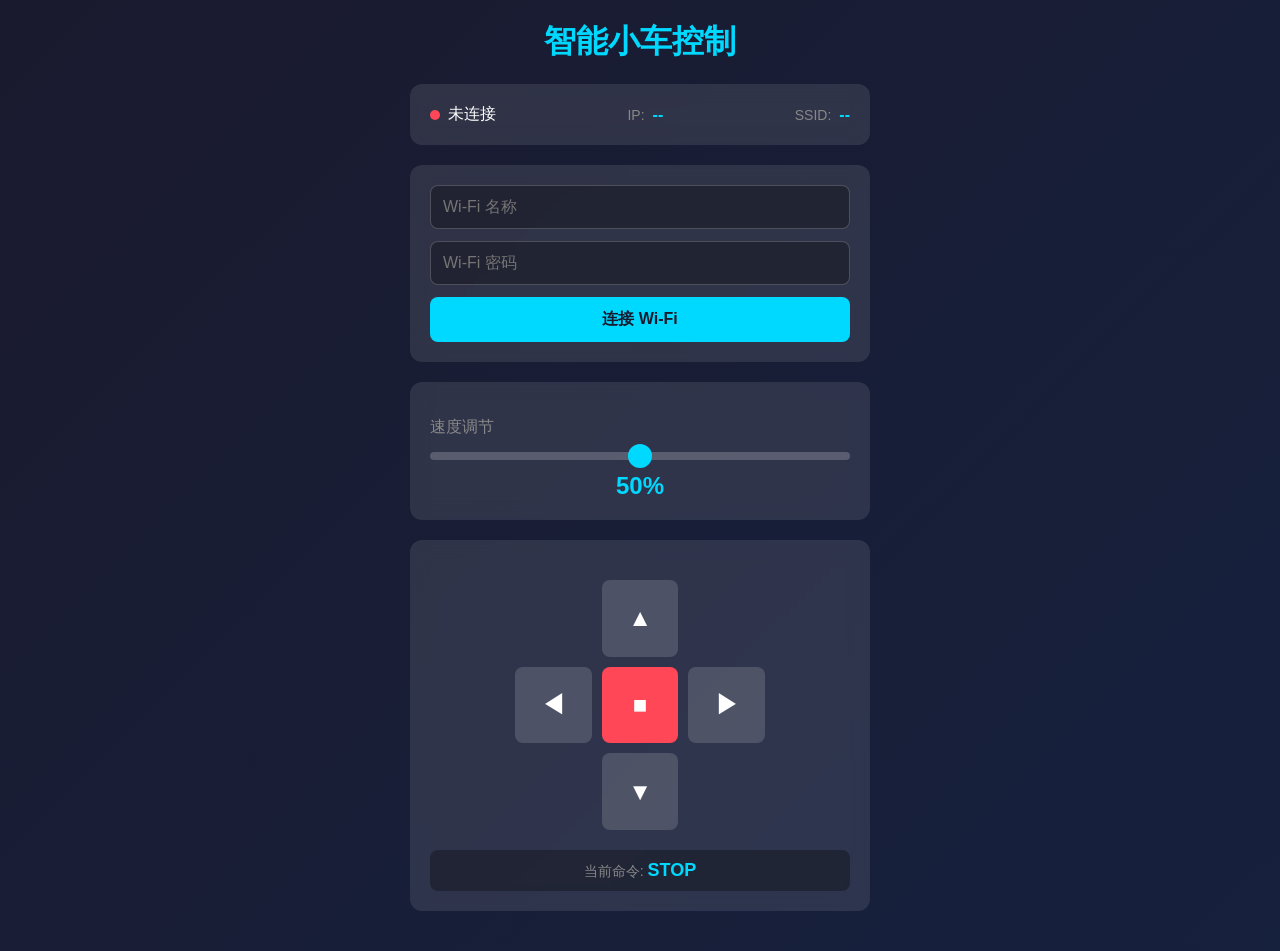
==== data/web/index.html @ 524ad1d9 "增加 web 和Wi-Fi" ====
<!DOCTYPE html>
<html lang="zh-CN">
<head>
    <meta charset="UTF-8">
    <meta name="viewport" content="width=device-width, initial-scale=1.0">
    <title>智能小车控制</title>
    <style>
        * {
            margin: 0;
            padding: 0;
            box-sizing: border-box;
        }

        body {
            font-family: -apple-system, BlinkMacSystemFont, 'Segoe UI', Roboto, sans-serif;
            background: linear-gradient(135deg, #1a1a2e 0%, #16213e 100%);
            min-height: 100vh;
            color: #fff;
        }

        .container {
            max-width: 500px;
            margin: 0 auto;
            padding: 20px;
        }

        h1 {
            text-align: center;
            margin-bottom: 20px;
            color: #00d9ff;
        }

        .card {
            background: rgba(255, 255, 255, 0.1);
            border-radius: 12px;
            padding: 20px;
            margin-bottom: 20px;
            backdrop-filter: blur(10px);
        }

        .status-bar {
            display: flex;
            justify-content: space-between;
            align-items: center;
            flex-wrap: wrap;
            gap: 10px;
        }

        .status-item {
            display: flex;
            align-items: center;
            gap: 8px;
        }

        .status-label {
            color: #888;
            font-size: 14px;
        }

        .status-value {
            color: #00d9ff;
            font-weight: bold;
        }

        .wifi-form {
            display: flex;
            flex-direction: column;
            gap: 12px;
        }

        input[type="text"],
        input[type="password"] {
            padding: 12px;
            border: 1px solid rgba(255, 255, 255, 0.2);
            border-radius: 8px;
            background: rgba(0, 0, 0, 0.3);
            color: #fff;
            font-size: 16px;
        }

        input:focus {
            outline: none;
            border-color: #00d9ff;
        }

        button {
            padding: 12px 24px;
            border: none;
            border-radius: 8px;
            font-size: 16px;
            font-weight: bold;
            cursor: pointer;
            transition: all 0.3s;
        }

        .btn-primary {
            background: #00d9ff;
            color: #1a1a2e;
        }

        .btn-primary:hover {
            background: #00b8d9;
        }

        .btn-primary:disabled {
            background: #555;
            cursor: not-allowed;
        }

        .speed-control {
            margin-top: 15px;
        }

        .speed-control label {
            display: block;
            margin-bottom: 8px;
            color: #888;
        }

        input[type="range"] {
            width: 100%;
            height: 8px;
            border-radius: 4px;
            background: rgba(255, 255, 255, 0.2);
            appearance: none;
        }

        input[type="range"]::-webkit-slider-thumb {
            appearance: none;
            width: 24px;
            height: 24px;
            border-radius: 50%;
            background: #00d9ff;
            cursor: pointer;
        }

        .speed-value {
            text-align: center;
            font-size: 24px;
            font-weight: bold;
            color: #00d9ff;
            margin-top: 8px;
        }

        .control-grid {
            display: grid;
            grid-template-columns: repeat(3, 1fr);
            gap: 10px;
            max-width: 250px;
            margin: 20px auto;
        }

        .control-btn {
            aspect-ratio: 1;
            font-size: 24px;
            background: rgba(255, 255, 255, 0.15);
            color: #fff;
            border: 2px solid transparent;
        }

        .control-btn:hover {
            background: rgba(255, 255, 255, 0.25);
            border-color: #00d9ff;
        }

        .control-btn:active {
            background: #00d9ff;
            color: #1a1a2e;
        }

        .control-btn.forward {
            grid-column: 2;
        }

        .control-btn.left {
            grid-column: 1;
            grid-row: 2;
        }

        .control-btn.stop {
            grid-column: 2;
            grid-row: 2;
            background: #ff4757;
        }

        .control-btn.right {
            grid-column: 3;
            grid-row: 2;
        }

        .control-btn.backward {
            grid-column: 2;
            grid-row: 3;
        }

        .command-display {
            text-align: center;
            padding: 10px;
            background: rgba(0, 0, 0, 0.3);
            border-radius: 8px;
            margin-top: 15px;
        }

        .command-label {
            color: #888;
            font-size: 14px;
        }

        .command-value {
            font-size: 18px;
            font-weight: bold;
            color: #00d9ff;
            text-transform: uppercase;
        }

        .toast {
            position: fixed;
            bottom: 20px;
            left: 50%;
            transform: translateX(-50%);
            background: rgba(0, 0, 0, 0.8);
            color: #fff;
            padding: 12px 24px;
            border-radius: 8px;
            opacity: 0;
            transition: opacity 0.3s;
            z-index: 1000;
        }

        .toast.show {
            opacity: 1;
        }

        .toast.error {
            border-left: 4px solid #ff4757;
        }

        .toast.success {
            border-left: 4px solid #2ed573;
        }

        .connection-status {
            display: flex;
            align-items: center;
            gap: 8px;
        }

        .status-dot {
            width: 10px;
            height: 10px;
            border-radius: 50%;
            background: #ff4757;
        }

        .status-dot.connected {
            background: #2ed573;
            box-shadow: 0 0 10px #2ed573;
        }
    </style>
</head>
<body>
    <div class="container">
        <h1>智能小车控制</h1>

        <!-- Wi-Fi 状态 -->
        <div class="card">
            <div class="status-bar">
                <div class="connection-status">
                    <div class="status-dot" id="wifiDot"></div>
                    <span id="wifiStatus">未连接</span>
                </div>
                <div class="status-item">
                    <span class="status-label">IP:</span>
                    <span class="status-value" id="ipAddress">--</span>
                </div>
                <div class="status-item">
                    <span class="status-label">SSID:</span>
                    <span class="status-value" id="ssid">--</span>
                </div>
            </div>
        </div>

        <!-- Wi-Fi 连接 -->
        <div class="card">
            <div class="wifi-form">
                <input type="text" id="ssidInput" placeholder="Wi-Fi 名称">
                <input type="password" id="passwordInput" placeholder="Wi-Fi 密码">
                <button class="btn-primary" id="connectBtn" onclick="connectWifi()">连接 Wi-Fi</button>
            </div>
        </div>

        <!-- 速度控制 -->
        <div class="card">
            <div class="speed-control">
                <label>速度调节</label>
                <input type="range" id="speedSlider" min="0" max="100" value="50" oninput="updateSpeed()">
                <div class="speed-value"><span id="speedValue">50</span>%</div>
            </div>
        </div>

        <!-- 方向控制 -->
        <div class="card">
            <div class="control-grid">
                <button class="control-btn forward" ontouchstart="sendCommand('forward')" onmousedown="sendCommand('forward')" onmouseup="sendCommand('stop')" onmouseleave="sendCommand('stop')" ontouchend="sendCommand('stop')">▲</button>
                <button class="control-btn left" ontouchstart="sendCommand('left')" onmousedown="sendCommand('left')" onmouseup="sendCommand('stop')" onmouseleave="sendCommand('stop')" ontouchend="sendCommand('stop')">◀</button>
                <button class="control-btn stop" onclick="sendCommand('stop')">■</button>
                <button class="control-btn right" ontouchstart="sendCommand('right')" onmousedown="sendCommand('right')" onmouseup="sendCommand('stop')" onmouseleave="sendCommand('stop')" ontouchend="sendCommand('stop')">▶</button>
                <button class="control-btn backward" ontouchstart="sendCommand('backward')" onmousedown="sendCommand('backward')" onmouseup="sendCommand('stop')" onmouseleave="sendCommand('stop')" ontouchend="sendCommand('stop')">▼</button>
            </div>
            <div class="command-display">
                <span class="command-label">当前命令: </span>
                <span class="command-value" id="currentCommand">STOP</span>
            </div>
        </div>
    </div>

    <div class="toast" id="toast"></div>

    <script>
        let currentSpeed = 50;

        // 显示提示
        function showToast(message, type = 'info') {
            const toast = document.getElementById('toast');
            toast.textContent = message;
            toast.className = 'toast show ' + type;
            setTimeout(() => {
                toast.className = 'toast';
            }, 3000);
        }

        // 连接 Wi-Fi
        async function connectWifi() {
            const ssid = document.getElementById('ssidInput').value.trim();
            const password = document.getElementById('passwordInput').value;
            const btn = document.getElementById('connectBtn');

            if (!ssid) {
                showToast('请输入 Wi-Fi 名称', 'error');
                return;
            }

            btn.disabled = true;
            btn.textContent = '连接中...';

            try {
                const response = await fetch('/api/wifi/connect', {
                    method: 'POST',
                    headers: { 'Content-Type': 'application/json' },
                    body: JSON.stringify({ ssid, password })
                });
                const data = await response.json();
                showToast(data.message, data.success ? 'success' : 'error');
            } catch (e) {
                showToast('连接失败', 'error');
            }

            btn.disabled = false;
            btn.textContent = '连接 Wi-Fi';
        }

        // 更新速度
        async function updateSpeed() {
            currentSpeed = document.getElementById('speedSlider').value;
            document.getElementById('speedValue').textContent = currentSpeed;
        }

        // 发送控制命令
        async function sendCommand(command) {
            document.getElementById('currentCommand').textContent = command.toUpperCase();

            try {
                await fetch('/api/control', {
                    method: 'POST',
                    headers: { 'Content-Type': 'application/json' },
                    body: JSON.stringify({ command, speed: currentSpeed })
                });
            } catch (e) {
                showToast('命令发送失败', 'error');
            }
        }

        // 更新状态
        async function updateStatus() {
            try {
                const response = await fetch('/api/wifi/status');
                const data = await response.json();

                document.getElementById('wifiStatus').textContent = data.connected ? '已连接' : '未连接';
                document.getElementById('wifiDot').className = 'status-dot' + (data.connected ? ' connected' : '');
                document.getElementById('ipAddress').textContent = data.ip;
                document.getElementById('ssid').textContent = data.ssid || '--';
            } catch (e) {
                console.log('Status update failed');
            }
        }

        // 定期更新状态
        updateStatus();
        setInterval(updateStatus, 2000);
    </script>
</body>
</html>
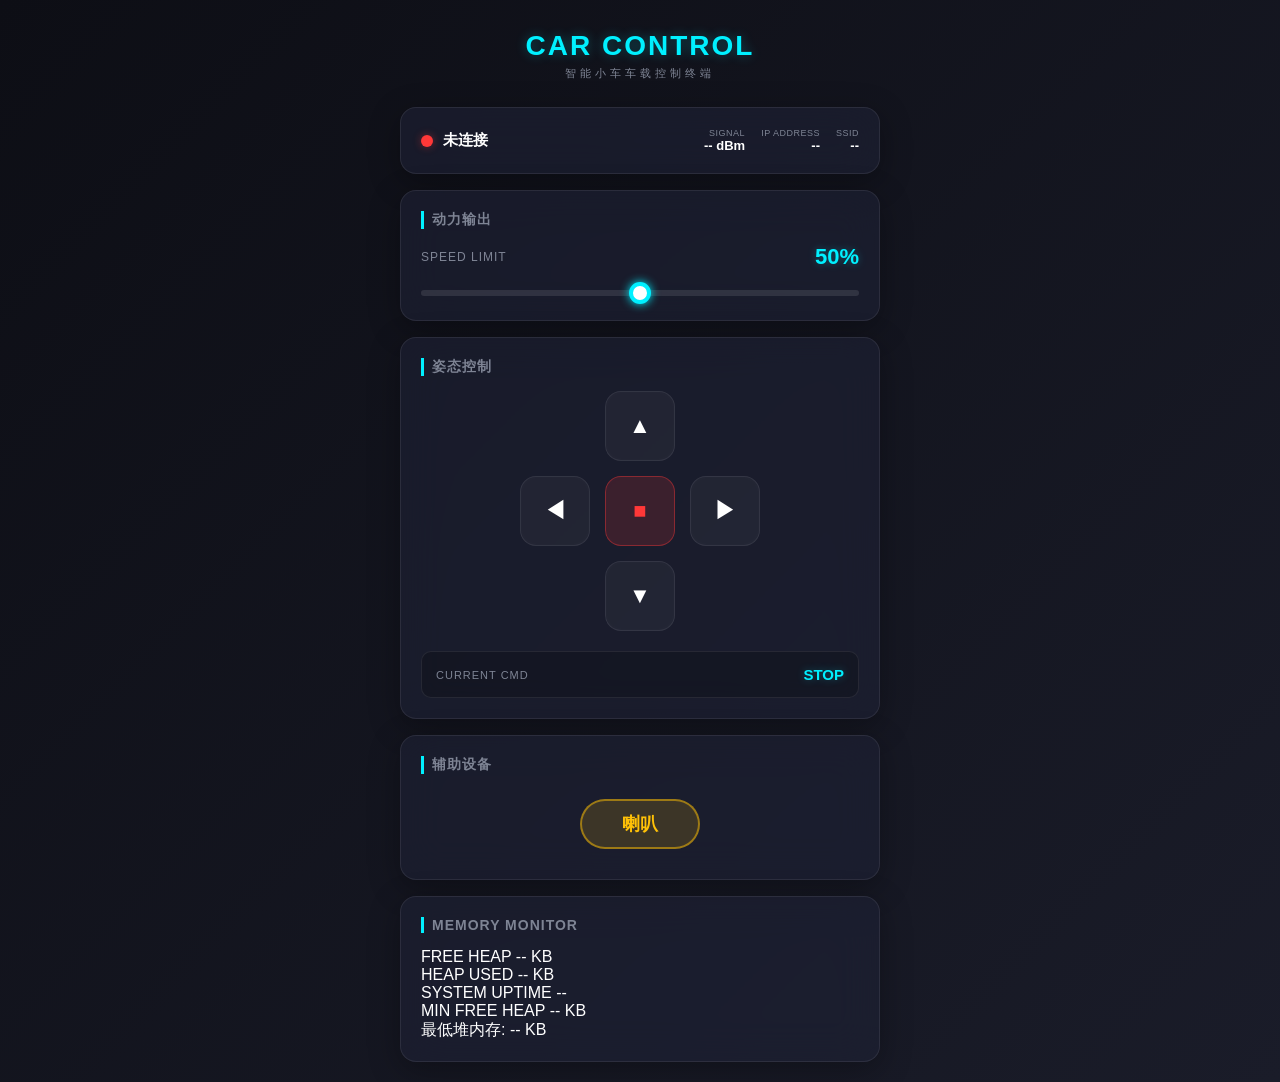
==== commit de1a3968: "增加 rules、声鸣器、 页面控制调整、 代码优化、" ====
--- a/data/web/index.html
+++ b/data/web/index.html
@@ -3,401 +3,111 @@
 <head>
     <meta charset="UTF-8">
     <meta name="viewport" content="width=device-width, initial-scale=1.0">
-    <title>智能小车控制</title>
-    <style>
-        * {
-            margin: 0;
-            padding: 0;
-            box-sizing: border-box;
-        }
-
-        body {
-            font-family: -apple-system, BlinkMacSystemFont, 'Segoe UI', Roboto, sans-serif;
-            background: linear-gradient(135deg, #1a1a2e 0%, #16213e 100%);
-            min-height: 100vh;
-            color: #fff;
-        }
-
-        .container {
-            max-width: 500px;
-            margin: 0 auto;
-            padding: 20px;
-        }
-
-        h1 {
-            text-align: center;
-            margin-bottom: 20px;
-            color: #00d9ff;
-        }
-
-        .card {
-            background: rgba(255, 255, 255, 0.1);
-            border-radius: 12px;
-            padding: 20px;
-            margin-bottom: 20px;
-            backdrop-filter: blur(10px);
-        }
-
-        .status-bar {
-            display: flex;
-            justify-content: space-between;
-            align-items: center;
-            flex-wrap: wrap;
-            gap: 10px;
-        }
-
-        .status-item {
-            display: flex;
-            align-items: center;
-            gap: 8px;
-        }
-
-        .status-label {
-            color: #888;
-            font-size: 14px;
-        }
-
-        .status-value {
-            color: #00d9ff;
-            font-weight: bold;
-        }
-
-        .wifi-form {
-            display: flex;
-            flex-direction: column;
-            gap: 12px;
-        }
-
-        input[type="text"],
-        input[type="password"] {
-            padding: 12px;
-            border: 1px solid rgba(255, 255, 255, 0.2);
-            border-radius: 8px;
-            background: rgba(0, 0, 0, 0.3);
-            color: #fff;
-            font-size: 16px;
-        }
-
-        input:focus {
-            outline: none;
-            border-color: #00d9ff;
-        }
-
-        button {
-            padding: 12px 24px;
-            border: none;
-            border-radius: 8px;
-            font-size: 16px;
-            font-weight: bold;
-            cursor: pointer;
-            transition: all 0.3s;
-        }
-
-        .btn-primary {
-            background: #00d9ff;
-            color: #1a1a2e;
-        }
-
-        .btn-primary:hover {
-            background: #00b8d9;
-        }
-
-        .btn-primary:disabled {
-            background: #555;
-            cursor: not-allowed;
-        }
-
-        .speed-control {
-            margin-top: 15px;
-        }
-
-        .speed-control label {
-            display: block;
-            margin-bottom: 8px;
-            color: #888;
-        }
-
-        input[type="range"] {
-            width: 100%;
-            height: 8px;
-            border-radius: 4px;
-            background: rgba(255, 255, 255, 0.2);
-            appearance: none;
-        }
-
-        input[type="range"]::-webkit-slider-thumb {
-            appearance: none;
-            width: 24px;
-            height: 24px;
-            border-radius: 50%;
-            background: #00d9ff;
-            cursor: pointer;
-        }
-
-        .speed-value {
-            text-align: center;
-            font-size: 24px;
-            font-weight: bold;
-            color: #00d9ff;
-            margin-top: 8px;
-        }
-
-        .control-grid {
-            display: grid;
-            grid-template-columns: repeat(3, 1fr);
-            gap: 10px;
-            max-width: 250px;
-            margin: 20px auto;
-        }
-
-        .control-btn {
-            aspect-ratio: 1;
-            font-size: 24px;
-            background: rgba(255, 255, 255, 0.15);
-            color: #fff;
-            border: 2px solid transparent;
-        }
-
-        .control-btn:hover {
-            background: rgba(255, 255, 255, 0.25);
-            border-color: #00d9ff;
-        }
-
-        .control-btn:active {
-            background: #00d9ff;
-            color: #1a1a2e;
-        }
-
-        .control-btn.forward {
-            grid-column: 2;
-        }
-
-        .control-btn.left {
-            grid-column: 1;
-            grid-row: 2;
-        }
-
-        .control-btn.stop {
-            grid-column: 2;
-            grid-row: 2;
-            background: #ff4757;
-        }
-
-        .control-btn.right {
-            grid-column: 3;
-            grid-row: 2;
-        }
-
-        .control-btn.backward {
-            grid-column: 2;
-            grid-row: 3;
-        }
-
-        .command-display {
-            text-align: center;
-            padding: 10px;
-            background: rgba(0, 0, 0, 0.3);
-            border-radius: 8px;
-            margin-top: 15px;
-        }
-
-        .command-label {
-            color: #888;
-            font-size: 14px;
-        }
-
-        .command-value {
-            font-size: 18px;
-            font-weight: bold;
-            color: #00d9ff;
-            text-transform: uppercase;
-        }
-
-        .toast {
-            position: fixed;
-            bottom: 20px;
-            left: 50%;
-            transform: translateX(-50%);
-            background: rgba(0, 0, 0, 0.8);
-            color: #fff;
-            padding: 12px 24px;
-            border-radius: 8px;
-            opacity: 0;
-            transition: opacity 0.3s;
-            z-index: 1000;
-        }
-
-        .toast.show {
-            opacity: 1;
-        }
-
-        .toast.error {
-            border-left: 4px solid #ff4757;
-        }
-
-        .toast.success {
-            border-left: 4px solid #2ed573;
-        }
-
-        .connection-status {
-            display: flex;
-            align-items: center;
-            gap: 8px;
-        }
-
-        .status-dot {
-            width: 10px;
-            height: 10px;
-            border-radius: 50%;
-            background: #ff4757;
-        }
-
-        .status-dot.connected {
-            background: #2ed573;
-            box-shadow: 0 0 10px #2ed573;
-        }
-    </style>
+    <title>智能小车控制面板</title>
+    <link rel="stylesheet" href="css/style.css">
 </head>
 <body>
     <div class="container">
-        <h1>智能小车控制</h1>
+        <header>
+            <h1>CAR CONTROL</h1>
+            <p class="subtitle">智能小车车载控制终端</p>
+        </header>
 
-        <!-- Wi-Fi 状态 -->
-        <div class="card">
+        <section class="card status-card">
             <div class="status-bar">
                 <div class="connection-status">
                     <div class="status-dot" id="wifiDot"></div>
                     <span id="wifiStatus">未连接</span>
                 </div>
-                <div class="status-item">
-                    <span class="status-label">IP:</span>
-                    <span class="status-value" id="ipAddress">--</span>
-                </div>
-                <div class="status-item">
-                    <span class="status-label">SSID:</span>
-                    <span class="status-value" id="ssid">--</span>
+                <div class="status-group">
+                    <div class="status-item">
+                        <span class="status-label">SIGNAL</span>
+                        <span class="status-value signal-value" id="signalStrength">-- dBm</span>
+                    </div>
+                    <div class="status-item">
+                        <span class="status-label">IP ADDRESS</span>
+                        <span class="status-value" id="ipAddress">--</span>
+                    </div>
+                    <div class="status-item">
+                        <span class="status-label">SSID</span>
+                        <span class="status-value" id="ssid">--</span>
+                    </div>
                 </div>
             </div>
-        </div>
+        </section>
 
-        <!-- Wi-Fi 连接 -->
-        <div class="card">
-            <div class="wifi-form">
-                <input type="text" id="ssidInput" placeholder="Wi-Fi 名称">
-                <input type="password" id="passwordInput" placeholder="Wi-Fi 密码">
-                <button class="btn-primary" id="connectBtn" onclick="connectWifi()">连接 Wi-Fi</button>
+        <section class="card">
+            <h3 class="card-title">动力输出</h3>
+            <div class="speed-control">
+                <div class="speed-header">
+                    <span class="speed-label">SPEED LIMIT</span>
+                    <span class="speed-value"><span id="speedValue">50</span>%</span>
+                </div>
+                <input type="range" id="speedSlider" min="0" max="100" value="50">
             </div>
-        </div>
+        </section>
 
-        <!-- 速度控制 -->
-        <div class="card">
-            <div class="speed-control">
-                <label>速度调节</label>
-                <input type="range" id="speedSlider" min="0" max="100" value="50" oninput="updateSpeed()">
-                <div class="speed-value"><span id="speedValue">50</span>%</div>
+        <section class="card control-panel">
+            <h3 class="card-title">姿态控制</h3>
+            <div class="control-grid">
+                <button class="control-btn forward" data-cmd="forward">▲</button>
+                <button class="control-btn left" data-cmd="left">◀</button>
+                <button class="control-btn stop" data-cmd="stop">■</button>
+                <button class="control-btn right" data-cmd="right">▶</button>
+                <button class="control-btn backward" data-cmd="backward">▼</button>
             </div>
-        </div>
 
-        <!-- 方向控制 -->
-        <div class="card">
-            <div class="control-grid">
-                <button class="control-btn forward" ontouchstart="sendCommand('forward')" onmousedown="sendCommand('forward')" onmouseup="sendCommand('stop')" onmouseleave="sendCommand('stop')" ontouchend="sendCommand('stop')">▲</button>
-                <button class="control-btn left" ontouchstart="sendCommand('left')" onmousedown="sendCommand('left')" onmouseup="sendCommand('stop')" onmouseleave="sendCommand('stop')" ontouchend="sendCommand('stop')">◀</button>
-                <button class="control-btn stop" onclick="sendCommand('stop')">■</button>
-                <button class="control-btn right" ontouchstart="sendCommand('right')" onmousedown="sendCommand('right')" onmouseup="sendCommand('stop')" onmouseleave="sendCommand('stop')" ontouchend="sendCommand('stop')">▶</button>
-                <button class="control-btn backward" ontouchstart="sendCommand('backward')" onmousedown="sendCommand('backward')" onmouseup="sendCommand('stop')" onmouseleave="sendCommand('stop')" ontouchend="sendCommand('stop')">▼</button>
-            </div>
             <div class="command-display">
-                <span class="command-label">当前命令: </span>
+                <span class="command-label">CURRENT CMD</span>
                 <span class="command-value" id="currentCommand">STOP</span>
             </div>
-        </div>
+        </section>
+
+        <section class="card">
+            <h3 class="card-title">辅助设备</h3>
+            <div class="aux-control">
+                <button class="control-btn horn" id="hornBtn">喇叭</button>
+            </div>
+        </section>
+
+        <section class="card">
+            <h3 class="card-title">MEMORY MONITOR</h3>
+            <div class="memory-grid">
+                <div class="memory-item">
+                    <div class="memory-item-header">
+                        <span class="memory-label">FREE HEAP</span>
+                        <span class="memory-value" id="freeHeap">-- KB</span>
+                    </div>
+                    <div class="memory-bar">
+                        <div class="memory-bar-fill" id="freeHeapBar" style="width: 0%"></div>
+                    </div>
+                </div>
+                <div class="memory-item">
+                    <div class="memory-item-header">
+                        <span class="memory-label">HEAP USED</span>
+                        <span class="memory-value" id="usedHeap">-- KB</span>
+                    </div>
+                    <div class="memory-bar">
+                        <div class="memory-bar-fill" id="usedHeapBar" style="width: 0%"></div>
+                    </div>
+                </div>
+            </div>
+            <div class="uptime-row">
+                <span class="uptime-label">SYSTEM UPTIME</span>
+                <span class="uptime-value" id="uptime">--</span>
+            </div>
+            <div class="uptime-row">
+                <span class="uptime-label">MIN FREE HEAP</span>
+                <span class="uptime-value" id="minFreeHeap">-- KB</span>
+            </div>
+            <div class="min-heap-warning">
+                最低堆内存: <span id="minFreeHeapVal">--</span> KB
+            </div>
+        </section>
     </div>
 
     <div class="toast" id="toast"></div>
 
-    <script>
-        let currentSpeed = 50;
-
-        // 显示提示
-        function showToast(message, type = 'info') {
-            const toast = document.getElementById('toast');
-            toast.textContent = message;
-            toast.className = 'toast show ' + type;
-            setTimeout(() => {
-                toast.className = 'toast';
-            }, 3000);
-        }
-
-        // 连接 Wi-Fi
-        async function connectWifi() {
-            const ssid = document.getElementById('ssidInput').value.trim();
-            const password = document.getElementById('passwordInput').value;
-            const btn = document.getElementById('connectBtn');
-
-            if (!ssid) {
-                showToast('请输入 Wi-Fi 名称', 'error');
-                return;
-            }
-
-            btn.disabled = true;
-            btn.textContent = '连接中...';
-
-            try {
-                const response = await fetch('/api/wifi/connect', {
-                    method: 'POST',
-                    headers: { 'Content-Type': 'application/json' },
-                    body: JSON.stringify({ ssid, password })
-                });
-                const data = await response.json();
-                showToast(data.message, data.success ? 'success' : 'error');
-            } catch (e) {
-                showToast('连接失败', 'error');
-            }
-
-            btn.disabled = false;
-            btn.textContent = '连接 Wi-Fi';
-        }
-
-        // 更新速度
-        async function updateSpeed() {
-            currentSpeed = document.getElementById('speedSlider').value;
-            document.getElementById('speedValue').textContent = currentSpeed;
-        }
-
-        // 发送控制命令
-        async function sendCommand(command) {
-            document.getElementById('currentCommand').textContent = command.toUpperCase();
-
-            try {
-                await fetch('/api/control', {
-                    method: 'POST',
-                    headers: { 'Content-Type': 'application/json' },
-                    body: JSON.stringify({ command, speed: currentSpeed })
-                });
-            } catch (e) {
-                showToast('命令发送失败', 'error');
-            }
-        }
-
-        // 更新状态
-        async function updateStatus() {
-            try {
-                const response = await fetch('/api/wifi/status');
-                const data = await response.json();
-
-                document.getElementById('wifiStatus').textContent = data.connected ? '已连接' : '未连接';
-                document.getElementById('wifiDot').className = 'status-dot' + (data.connected ? ' connected' : '');
-                document.getElementById('ipAddress').textContent = data.ip;
-                document.getElementById('ssid').textContent = data.ssid || '--';
-            } catch (e) {
-                console.log('Status update failed');
-            }
-        }
-
-        // 定期更新状态
-        updateStatus();
-        setInterval(updateStatus, 2000);
-    </script>
+    <script type="module" src="js/main.js"></script>
 </body>
 </html>
--- a/data/web/css/style.css
+++ b/data/web/css/style.css
@@ -0,0 +1,384 @@
+/* ----------------------------------------------------
+   1. 全局设计变量与复位
+---------------------------------------------------- */
+:root {
+    --bg-gradient: linear-gradient(135deg, #0d0e15 0%, #1a1c29 100%);
+    --panel-bg: rgba(30, 34, 54, 0.6);
+    --panel-border: rgba(255, 255, 255, 0.08);
+    --cyan: #00f0ff;
+    --cyan-glow: rgba(0, 240, 255, 0.3);
+    --green: #39ff14;
+    --green-glow: rgba(57, 255, 20, 0.3);
+    --red: #ff3838;
+    --red-glow: rgba(255, 56, 56, 0.4);
+    --text-primary: #ffffff;
+    --text-muted: #7e8494;
+}
+
+* {
+    margin: 0;
+    padding: 0;
+    box-sizing: border-box;
+    font-family: -apple-system, BlinkMacSystemFont, "Segoe UI", "Roboto", sans-serif;
+    -webkit-tap-highlight-color: transparent; /* 消除移动端点击高亮 */
+}
+
+body {
+    background: var(--bg-gradient);
+    min-height: 100vh;
+    color: var(--text-primary);
+    display: flex;
+    justify-content: center;
+    padding: 20px 10px;
+}
+
+.container {
+    width: 100%;
+    max-width: 480px;
+    display: flex;
+    flex-direction: column;
+    gap: 16px;
+}
+
+/* ----------------------------------------------------
+   2. 头部区域
+---------------------------------------------------- */
+header {
+    text-align: center;
+    margin: 10px 0;
+}
+
+header h1 {
+    font-size: 28px;
+    font-weight: 900;
+    letter-spacing: 2px;
+    color: var(--cyan);
+    text-shadow: 0 0 12px var(--cyan-glow);
+}
+
+.subtitle {
+    font-size: 11px;
+    color: var(--text-muted);
+    letter-spacing: 4px;
+    margin-top: 4px;
+    text-transform: uppercase;
+}
+
+/* ----------------------------------------------------
+   3. 模块卡片 (毛玻璃效果)
+---------------------------------------------------- */
+.card {
+    background: var(--panel-bg);
+    border: 1px solid var(--panel-border);
+    border-radius: 16px;
+    padding: 20px;
+    backdrop-filter: blur(20px);
+    -webkit-backdrop-filter: blur(20px);
+    box-shadow: 0 8px 32px 0 rgba(0, 0, 0, 0.3);
+}
+
+.card-title {
+    font-size: 14px;
+    color: var(--text-muted);
+    margin-bottom: 15px;
+    letter-spacing: 1px;
+    font-weight: 600;
+    border-left: 3px solid var(--cyan);
+    padding-left: 8px;
+}
+
+/* ----------------------------------------------------
+   4. Wi-Fi 状态看板
+---------------------------------------------------- */
+.status-bar {
+    display: flex;
+    justify-content: space-between;
+    align-items: center;
+}
+
+.connection-status {
+    display: flex;
+    align-items: center;
+    gap: 10px;
+    font-size: 15px;
+    font-weight: bold;
+}
+
+.status-dot {
+    width: 12px;
+    height: 12px;
+    border-radius: 50%;
+    background: var(--red);
+    box-shadow: 0 0 8px var(--red-glow);
+    transition: all 0.3s ease;
+}
+
+.status-dot.connected {
+    background: var(--green);
+    box-shadow: 0 0 10px var(--green-glow);
+}
+
+.status-group {
+    display: flex;
+    gap: 16px;
+}
+
+.signal-value {
+    color: var(--cyan);
+}
+
+.status-item {
+    display: flex;
+    flex-direction: column;
+    align-items: flex-end;
+}
+
+.status-label {
+    font-size: 9px;
+    color: var(--text-muted);
+    letter-spacing: 0.5px;
+}
+
+.status-value {
+    font-size: 13px;
+    color: #fff;
+    font-weight: 600;
+}
+
+/* ----------------------------------------------------
+   5. 表单与输入框
+---------------------------------------------------- */
+.wifi-form {
+    display: flex;
+    flex-direction: column;
+    gap: 12px;
+}
+
+input[type="text"],
+input[type="password"] {
+    width: 100%;
+    padding: 14px;
+    border: 1px solid var(--panel-border);
+    border-radius: 10px;
+    background: rgba(0, 0, 0, 0.25);
+    color: #fff;
+    font-size: 15px;
+    transition: all 0.3s;
+}
+
+input:focus {
+    outline: none;
+    border-color: var(--cyan);
+    box-shadow: 0 0 8px var(--cyan-glow);
+}
+
+button {
+    padding: 14px;
+    border: none;
+    border-radius: 10px;
+    font-size: 15px;
+    font-weight: bold;
+    cursor: pointer;
+    transition: all 0.2s ease;
+}
+
+.btn-primary {
+    background: var(--cyan);
+    color: #0b0c10;
+    box-shadow: 0 4px 15px var(--cyan-glow);
+}
+
+.btn-primary:active {
+    transform: scale(0.98);
+}
+
+.btn-primary:disabled {
+    background: #2a2f45;
+    color: var(--text-muted);
+    box-shadow: none;
+    cursor: not-allowed;
+}
+
+/* ----------------------------------------------------
+   6. 速度调节 (滑块样式重塑)
+---------------------------------------------------- */
+.speed-header {
+    display: flex;
+    justify-content: space-between;
+    align-items: center;
+    margin-bottom: 12px;
+}
+
+.speed-label {
+    font-size: 12px;
+    color: var(--text-muted);
+    letter-spacing: 1px;
+}
+
+.speed-value {
+    font-size: 22px;
+    font-weight: 800;
+    color: var(--cyan);
+    text-shadow: 0 0 8px var(--cyan-glow);
+}
+
+input[type="range"] {
+    width: 100%;
+    height: 6px;
+    border-radius: 3px;
+    background: rgba(255, 255, 255, 0.1);
+    appearance: none;
+    outline: none;
+}
+
+input[type="range"]::-webkit-slider-thumb {
+    appearance: none;
+    width: 22px;
+    height: 22px;
+    border-radius: 50%;
+    background: #fff;
+    border: 4px solid var(--cyan);
+    box-shadow: 0 0 10px var(--cyan);
+    cursor: pointer;
+    transition: transform 0.1s;
+}
+
+input[type="range"]::-webkit-slider-thumb:active {
+    transform: scale(1.2);
+}
+
+/* ----------------------------------------------------
+   7. 姿态控制键组 (十字按钮区)
+---------------------------------------------------- */
+.control-grid {
+    display: grid;
+    grid-template-columns: repeat(3, 1fr);
+    gap: 15px;
+    max-width: 240px;
+    margin: 10px auto 20px auto;
+}
+
+.control-btn {
+    aspect-ratio: 1;
+    font-size: 22px;
+    border-radius: 16px;
+    background: rgba(255, 255, 255, 0.04);
+    border: 1px solid rgba(255, 255, 255, 0.08);
+    color: #fff;
+    transition: all 0.1s ease;
+    display: flex;
+    align-items: center;
+    justify-content: center;
+    box-shadow: inset 0 0 8px rgba(255, 255, 255, 0.02);
+}
+
+/* 悬停与触发态效果 */
+.control-btn:active {
+    background: var(--cyan);
+    color: #0d0e15;
+    box-shadow: 0 0 20px var(--cyan);
+    border-color: var(--cyan);
+    transform: scale(0.92);
+}
+
+.control-btn.forward { grid-column: 2; }
+.control-btn.left { grid-column: 1; grid-row: 2; }
+
+.control-btn.stop {
+    grid-column: 2;
+    grid-row: 2;
+    background: rgba(255, 56, 56, 0.15);
+    border: 1px solid rgba(255, 56, 56, 0.4);
+    color: var(--red);
+}
+
+.control-btn.stop:active {
+    background: var(--red);
+    color: #fff;
+    box-shadow: 0 0 20px var(--red);
+    border-color: var(--red);
+}
+
+.control-btn.right { grid-column: 3; grid-row: 2; }
+.control-btn.backward { grid-column: 2; grid-row: 3; }
+
+/* 命令回显 */
+.command-display {
+    display: flex;
+    justify-content: space-between;
+    align-items: center;
+    padding: 14px;
+    background: rgba(0, 0, 0, 0.2);
+    border-radius: 10px;
+    border: 1px solid var(--panel-border);
+}
+
+.command-label {
+    color: var(--text-muted);
+    font-size: 11px;
+    letter-spacing: 1px;
+}
+
+.command-value {
+    font-size: 15px;
+    font-weight: bold;
+    color: var(--cyan);
+    text-shadow: 0 0 8px var(--cyan-glow);
+}
+
+/* ----------------------------------------------------
+   8. 交互提示 (Toast)
+---------------------------------------------------- */
+.toast {
+    position: fixed;
+    bottom: 30px;
+    left: 50%;
+    transform: translate(-50%, 20px);
+    background: rgba(15, 17, 26, 0.95);
+    border: 1px solid var(--panel-border);
+    color: #fff;
+    padding: 12px 24px;
+    border-radius: 30px;
+    font-size: 14px;
+    font-weight: 500;
+    opacity: 0;
+    pointer-events: none;
+    transition: all 0.3s cubic-bezier(0.175, 0.885, 0.32, 1.275);
+    z-index: 1000;
+    box-shadow: 0 10px 25px rgba(0,0,0,0.5);
+}
+
+.toast.show {
+    opacity: 1;
+    transform: translate(-50%, 0);
+}
+
+.toast.error { border-bottom: 2px solid var(--red); }
+.toast.success { border-bottom: 2px solid var(--green); }
+
+/* ----------------------------------------------------
+   9. 辅助设备按钮样式
+---------------------------------------------------- */
+.aux-control {
+    display: flex;
+    justify-content: center;
+    gap: 15px;
+    padding: 10px 0;
+}
+
+.control-btn.horn {
+    width: 120px;
+    height: 50px;
+    border-radius: 25px;
+    font-size: 18px;
+    background: rgba(255, 193, 7, 0.15);
+    border: 2px solid rgba(255, 193, 7, 0.5);
+    color: #ffc107;
+}
+
+.control-btn.horn:active {
+    background: #ffc107;
+    color: #0d0e15;
+    box-shadow: 0 0 20px rgba(255, 193, 7, 0.6);
+    border-color: #ffc107;
+}
